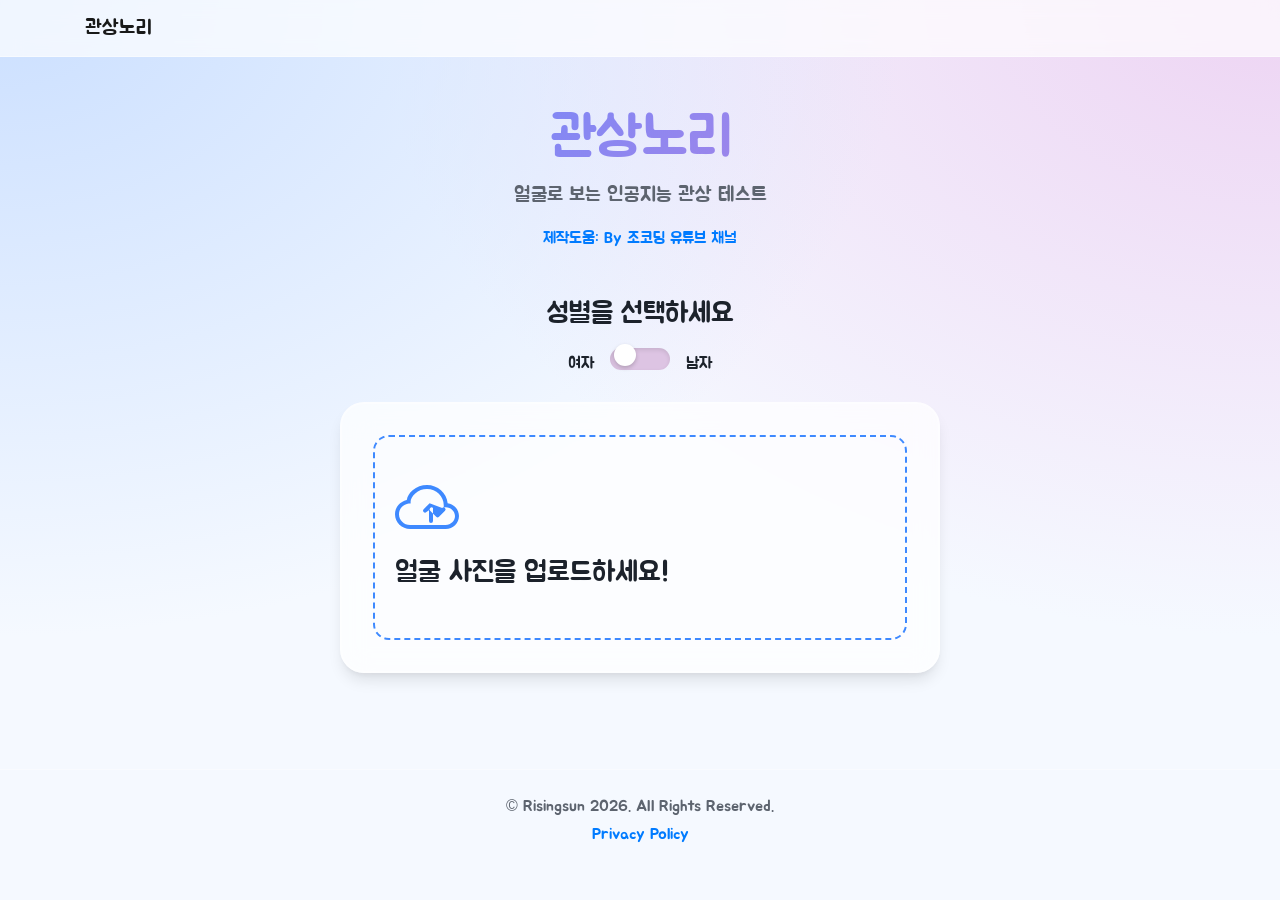
==== index.html @ 16b535d9 "Refactor project structure and modernize UI for 2026 update" ====
<!DOCTYPE html>
<html lang="ko">

<head>
    <meta charset="UTF-8" />
    <meta http-equiv="X-UA-Compatible" content="IE=edge">
    <meta name="viewport" content="width=device-width, initial-scale=1.0">
    <title>관상노리 - 인공지능 관상 테스트</title>
    
    <!-- Fonts -->
    <link href="https://fonts.googleapis.com/css?family=Jua&display=swap" rel="stylesheet" />
    
    <!-- CSS Libraries -->
    <link rel="stylesheet" href="https://stackpath.bootstrapcdn.com/bootstrap/4.4.1/css/bootstrap.min.css"
        integrity="sha384-Vkoo8x4CGsO3+Hhxv8T/Q5PaXtkKtu6ug5TOeNV6gBiFeWPGFN9MuhOf23Q9Ifjh" crossorigin="anonymous" />
    <link rel="stylesheet" href="style.css" />

    <!-- Meta Tags -->
    <meta name="title" content="관상노리" />
    <meta name="subject" content="얼굴로 보는 인공지능 관상 테스트, 나의 얼굴 사진으로 관상을 찾아보세요!" />
    <meta name="description" content="티쳐블머신의 학습을 기반으로 나의 얼굴과 비교해 보는 인공지능 관상 테스트" />
    <meta name="keywords" content="관상 테스트, 인공지능 관상 테스트, 얼굴상, 얼굴상 테스트, 나와 닮은 관상, 관상 찾기, 얼굴로 보는 관상, 얼굴 관상, 관상얼굴, 가수상, 연예인상, 영화배우상, 정치법률가상, 부자상, 인공지능 관상, AI 얼굴상, AI 관상" />
    <meta name="author" content="risingsun" />
    <link rel="canonical" href="https://gwansangnori.site" />
    
    <!-- Open Graph -->
    <meta property="og:url" content="https://gwansangnori.site" />
    <meta property="og:type" content="website" />
    <meta property="og:title" content="인공지능 관상" />
    <meta property="og:description" content="각 분야의 대표 유명인 사진 데이터로 학습한 인공지능이 나의 얼굴과 닮은 관상을 찾아드립니다." />
    <meta property="og:image" content="https://cdn.discordapp.com/attachments/1080354561975402499/1089532238951100426/risingsun_A_cute_pig_reading_his_fortune_59392f00-74a6-40aa-8c15-90dae134bffe.png" />
    
    <link rel="shortcut icon" href="/favicon.ico" type="image/x-icon" />
    <link rel="icon" href="/favicon.ico" type="image/x-icon" />

    <!-- Google Analytics -->
    <script async src="https://www.googletagmanager.com/gtag/js?id=UA-145482737-6"></script>
    <script>
        window.dataLayer = window.dataLayer || [];
        function gtag() { dataLayer.push(arguments); }
        gtag('js', new Date());
        gtag('config', 'UA-145482737-6');
    </script>
</head>

<body>
    <nav class="navbar navbar-expand-lg navbar-light glass-nav">
        <div class="container">
            <a class="navbar-brand" href="#">관상노리</a>
            <button class="navbar-toggler" type="button" data-toggle="collapse" data-target="#navbarNav">
                <span class="navbar-toggler-icon"></span>
            </button>
            <div class="collapse navbar-collapse" id="navbarNav">
                <ul class="navbar-nav ml-auto">
                    <!-- Removed external links as requested -->
                </ul>
            </div>
        </div>
    </nav>

    <main class="container py-5">
        <section class="text-center mb-5">
            <h1 class="main-title">관상노리</h1>
            <p class="subtitle">얼굴로 보는 인공지능 관상 테스트</p>
            <div class="youtube-box mt-3">
                <a href="https://www.youtube.com/channel/UCQNE2JmbasNYbjGAcuBiRRg" class="youtube-link">
                    제작도움: By 조코딩 유튜브 채널
                </a>
            </div>
        </section>

        <section class="gender-selection text-center mb-4">
            <h3 class="mb-3">성별을 선택하세요</h3>
            <div class="d-flex justify-content-center align-items-center">
                <span class="gender-label mr-3">여자</span>
                <div class="toggle-container">
                    <input type="checkbox" id="gender" class="toggle-input" />
                    <label for="gender" class="toggle-label">
                        <span class="toggle-knob"></span>
                    </label>
                </div>
                <span class="gender-label ml-3">남자</span>
            </div>
        </section>

        <section class="upload-section">
            <div class="file-upload glass-card">
                <div class="image-upload-wrap">
                    <input class="file-upload-input" type="file" onchange="readURL(this);" accept="image/*" />
                    <div class="drag-text">
                        <div class="upload-icon mb-3">
                            <svg xmlns="http://www.w3.org/2000/svg" width="64" height="64" fill="currentColor" class="bi bi-cloud-upload" viewBox="0 0 16 16">
                                <path fill-rule="evenodd" d="M4.406 3.342A5.53 5.53 0 0 1 8 2c2.69 0 4.923 2 5.166 4.579C14.758 6.804 16 8.137 16 9.773 16 11.569 14.502 13 12.687 13H3.781C1.708 13 0 11.366 0 9.318c0-1.763 1.266-3.223 2.942-3.593.143-.863.698-1.723 1.464-2.383zm.653.757c-.757.653-1.153 1.44-1.153 2.056v.448l-.445.049C2.064 6.805 1 7.952 1 9.318 1 10.785 2.23 12 3.781 12h8.906C13.98 12 15 10.988 15 9.773c0-1.216-1.02-2.228-2.313-2.228h-.5v-.5C12.188 4.825 10.328 3 8 3a4.53 4.53 0 0 0-2.941 1.1zm6.737 3.633a.5.5 0 0 1 .707.707l-1.5 1.5a.5.5 0 0 1-.707 0l-1.5-1.5a.5.5 0 0 1 .707-.707L9.5 8.293V11a.5.5 0 0 1-1 0V8.293L7.854 8.74a.5.5 0 0 1-.707-.707l1.5-1.5z"/>
                            </svg>
                        </div>
                        <h3>얼굴 사진을 업로드하세요!</h3>
                    </div>
                </div>
                <div class="file-upload-content" style="display: none;">
                    <img class="file-upload-image" id="face-image" src="#" alt="사용자 얼굴 사진" />
                    <div id="loading" class="mt-4">
                        <div class="spinner-border text-primary" role="status">
                            <span class="sr-only">Loading...</span>
                        </div>
                        <p class="mt-2">AI가 당신의 관상을 분석중입니다...</p>
                    </div>
                    <div class="result-message mt-4"></div>
                    <div id="label-container" class="mt-4"></div>
                    
                    <div class="mt-5">
                        <button type="button" class="btn btn-primary btn-lg try-again-btn" onclick="gaReload();">
                            다른 사진으로 재시도
                        </button>
                    </div>
                </div>
            </div>
        </section>

        <section class="mt-5 ad-section text-center">
            <ins class="kakao_ad_area" style="display:none;" data-ad-unit="DAN-d0zCtEv171HCkHtB" data-ad-width="320" data-ad-height="100"></ins>
            <script type="text/javascript" src="//t1.daumcdn.net/kas/static/ba.min.js" async></script>
        </section>

        <section class="mt-5 comments-section">
            <div id="disqus_thread"></div>
        </section>
    </main>

    <footer class="footer py-4 text-center">
        <div class="container">
            <p class="mb-1">&copy; Risingsun 2026. All Rights Reserved.</p>
            <ul class="list-inline">
                <li class="list-inline-item"><a href="privacy.html">Privacy Policy</a></li>
            </ul>
        </div>
    </footer>

    <!-- Scripts -->
    <script src="https://code.jquery.com/jquery-3.4.1.min.js"></script>
    <script src="https://cdn.jsdelivr.net/npm/popper.js@1.16.0/dist/umd/popper.min.js"></script>
    <script src="https://stackpath.bootstrapcdn.com/bootstrap/4.4.1/js/bootstrap.min.js"></script>
    <script src="https://cdn.jsdelivr.net/npm/@tensorflow/tfjs@1.3.1/dist/tf.min.js"></script>
    <script src="https://cdn.jsdelivr.net/npm/@teachablemachine/image@0.8/dist/teachablemachine-image.min.js"></script>
    <script src="main.js"></script>
</body>

</html>
---- style.css ----
/* Modern CSS (Baseline) for Gwansangnori */

:root {
    /* Color Palette using OKLCH */
    --primary-oklch: oklch(65% 0.2 260);
    --primary-glow: oklch(65% 0.2 260 / 50%);
    --secondary-oklch: oklch(70% 0.15 320);
    --bg-oklch: oklch(98% 0.01 260);
    --text-main: oklch(25% 0.02 260);
    --text-muted: oklch(50% 0.02 260);
    --glass-bg: rgba(255, 255, 255, 0.7);
    --glass-border: rgba(255, 255, 255, 0.4);
    
    /* Result Colors */
    --singer-color: oklch(70% 0.2 30);
    --moviestar-color: oklch(70% 0.2 150);
    --entertainer-color: oklch(70% 0.2 280);
    --politician-color: oklch(70% 0.2 200);
    --rich-color: oklch(70% 0.2 80);
}

body {
    font-family: 'Jua', sans-serif;
    background-color: var(--bg-oklch);
    color: var(--text-main);
    background-image: 
        radial-gradient(at 0% 0%, oklch(90% 0.05 260) 0px, transparent 50%),
        radial-gradient(at 100% 0%, oklch(90% 0.05 320) 0px, transparent 50%);
    min-height: 100vh;
    margin: 0;
}

/* Texture overlay for premium feel */
body::before {
    content: "";
    position: fixed;
    top: 0;
    left: 0;
    width: 100%;
    height: 100%;
    opacity: 0.03;
    z-index: -1;
    pointer-events: none;
    background-image: url("data:image/svg+xml,%3Csvg viewBox='0 0 200 200' xmlns='http://www.w3.org/2000/svg'%3BaseFilter id='noiseFilter'%3E%3CfeTurbulence type='fractalNoise' baseFrequency='0.65' numOctaves='3' stitchTiles='stitch'/%3E%3C/baseFilter%3E%3Crect width='100%25' height='100%25' filter='url(%23noiseFilter)'/%3E%3C/svg%3E");
}

/* Typography */
.main-title {
    font-size: 3.5rem;
    background: linear-gradient(135deg, var(--primary-oklch), var(--secondary-oklch));
    -webkit-background-clip: text;
    -webkit-text-fill-color: transparent;
    margin-bottom: 0.5rem;
}

.subtitle {
    font-size: 1.25rem;
    color: var(--text-muted);
}

/* Glassmorphism Navigation */
.glass-nav {
    background: var(--glass-bg);
    backdrop-filter: blur(10px);
    border-bottom: 1px solid var(--glass-border);
    position: sticky;
    top: 0;
    z-index: 1000;
}

/* Glassmorphism Cards */
.glass-card {
    background: var(--glass-bg);
    backdrop-filter: blur(15px);
    border: 1px solid var(--glass-border);
    border-radius: 24px;
    padding: 2rem;
    box-shadow: 
        0 10px 15px -3px rgba(0, 0, 0, 0.1),
        0 4px 6px -2px rgba(0, 0, 0, 0.05),
        inset 0 0 0 1px var(--glass-border);
    transition: transform 0.3s ease, box-shadow 0.3s ease;
}

/* Gender Toggle */
.toggle-container {
    position: relative;
    width: 60px;
    height: 30px;
}

.toggle-input {
    opacity: 0;
    width: 0;
    height: 0;
}

.toggle-label {
    position: absolute;
    cursor: pointer;
    top: 0;
    left: 0;
    right: 0;
    bottom: 0;
    background-color: oklch(85% 0.05 320);
    transition: .4s;
    border-radius: 34px;
    box-shadow: inset 0 2px 4px rgba(0,0,0,0.1);
}

.toggle-knob {
    position: absolute;
    height: 22px;
    width: 22px;
    left: 4px;
    bottom: 4px;
    background-color: white;
    transition: .4s;
    border-radius: 50%;
    box-shadow: 0 2px 4px rgba(0,0,0,0.2);
}

.toggle-input:checked + .toggle-label {
    background-color: oklch(85% 0.05 260);
}

.toggle-input:checked + .toggle-label .toggle-knob {
    transform: translateX(30px);
}

/* Upload Section */
.file-upload {
    max-width: 600px;
    margin: 0 auto;
}

.image-upload-wrap {
    border: 2px dashed var(--primary-oklch);
    border-radius: 16px;
    position: relative;
    padding: 40px 20px;
    transition: background-color 0.3s ease;
}

.image-upload-wrap:hover, .image-dropping {
    background-color: oklch(95% 0.02 260);
}

.file-upload-input {
    position: absolute;
    margin: 0;
    padding: 0;
    width: 100%;
    height: 100%;
    outline: none;
    opacity: 0;
    cursor: pointer;
    top: 0;
    left: 0;
}

.upload-icon {
    color: var(--primary-oklch);
}

/* Result Section */
.file-upload-image {
    max-width: 100%;
    border-radius: 16px;
    box-shadow: 0 20px 25px -5px rgba(0, 0, 0, 0.1);
    margin-bottom: 2rem;
}

.result-title {
    font-size: 2rem;
    font-weight: bold;
    margin-top: 1rem;
}

.result-explain {
    font-size: 1.1rem;
    line-height: 1.6;
}

.result-celeb {
    font-size: 1rem;
    color: var(--primary-oklch);
    font-weight: bold;
}

/* Probability Bars */
.bar-container {
    height: 25px;
    background-color: oklch(92% 0.01 260);
    border-radius: 12px;
    overflow: hidden;
    margin-bottom: 1rem;
    flex-grow: 1;
}

.result-bar {
    height: 100%;
    transition: width 1s ease-out;
    color: white;
    font-size: 0.8rem;
    box-shadow: 0 0 10px var(--primary-glow);
}

.animal-label {
    width: 100px;
    font-size: 1rem;
}

/* Result specific colors */
.singer-bar, .singer-box { background-color: var(--singer-color); }
.moviestar-bar, .moviestar-box { background-color: var(--moviestar-color); }
.entertainer-bar, .entertainer-box { background-color: var(--entertainer-color); }
.politician-bar, .politician-box { background-color: var(--politician-color); }
.rich-bar, .rich-box { background-color: var(--rich-color); }

.singer-animal-title { color: var(--singer-color); }
.moviestar-animal-title { color: var(--moviestar-color); }
.entertainer-animal-title { color: var(--entertainer-color); }
.politician-animal-title { color: var(--politician-color); }
.rich-animal-title { color: var(--rich-color); }

/* Buttons */
.try-again-btn {
    border-radius: 30px;
    padding: 12px 40px;
    font-size: 1.2rem;
    transition: all 0.3s ease;
    box-shadow: 0 4px 14px 0 var(--primary-glow);
}

.try-again-btn:hover {
    transform: translateY(-2px);
    box-shadow: 0 6px 20px 0 var(--primary-glow);
}

/* Footer */
.footer {
    color: var(--text-muted);
    border-top: 1px solid var(--glass-border);
}

/* Container Query example for result cards */
@container (min-width: 400px) {
    .result-message {
        padding: 2rem;
    }
}

/* Responsive adjustments */
@media (max-width: 576px) {
    .main-title {
        font-size: 2.5rem;
    }
    .glass-card {
        padding: 1.5rem;
    }
}
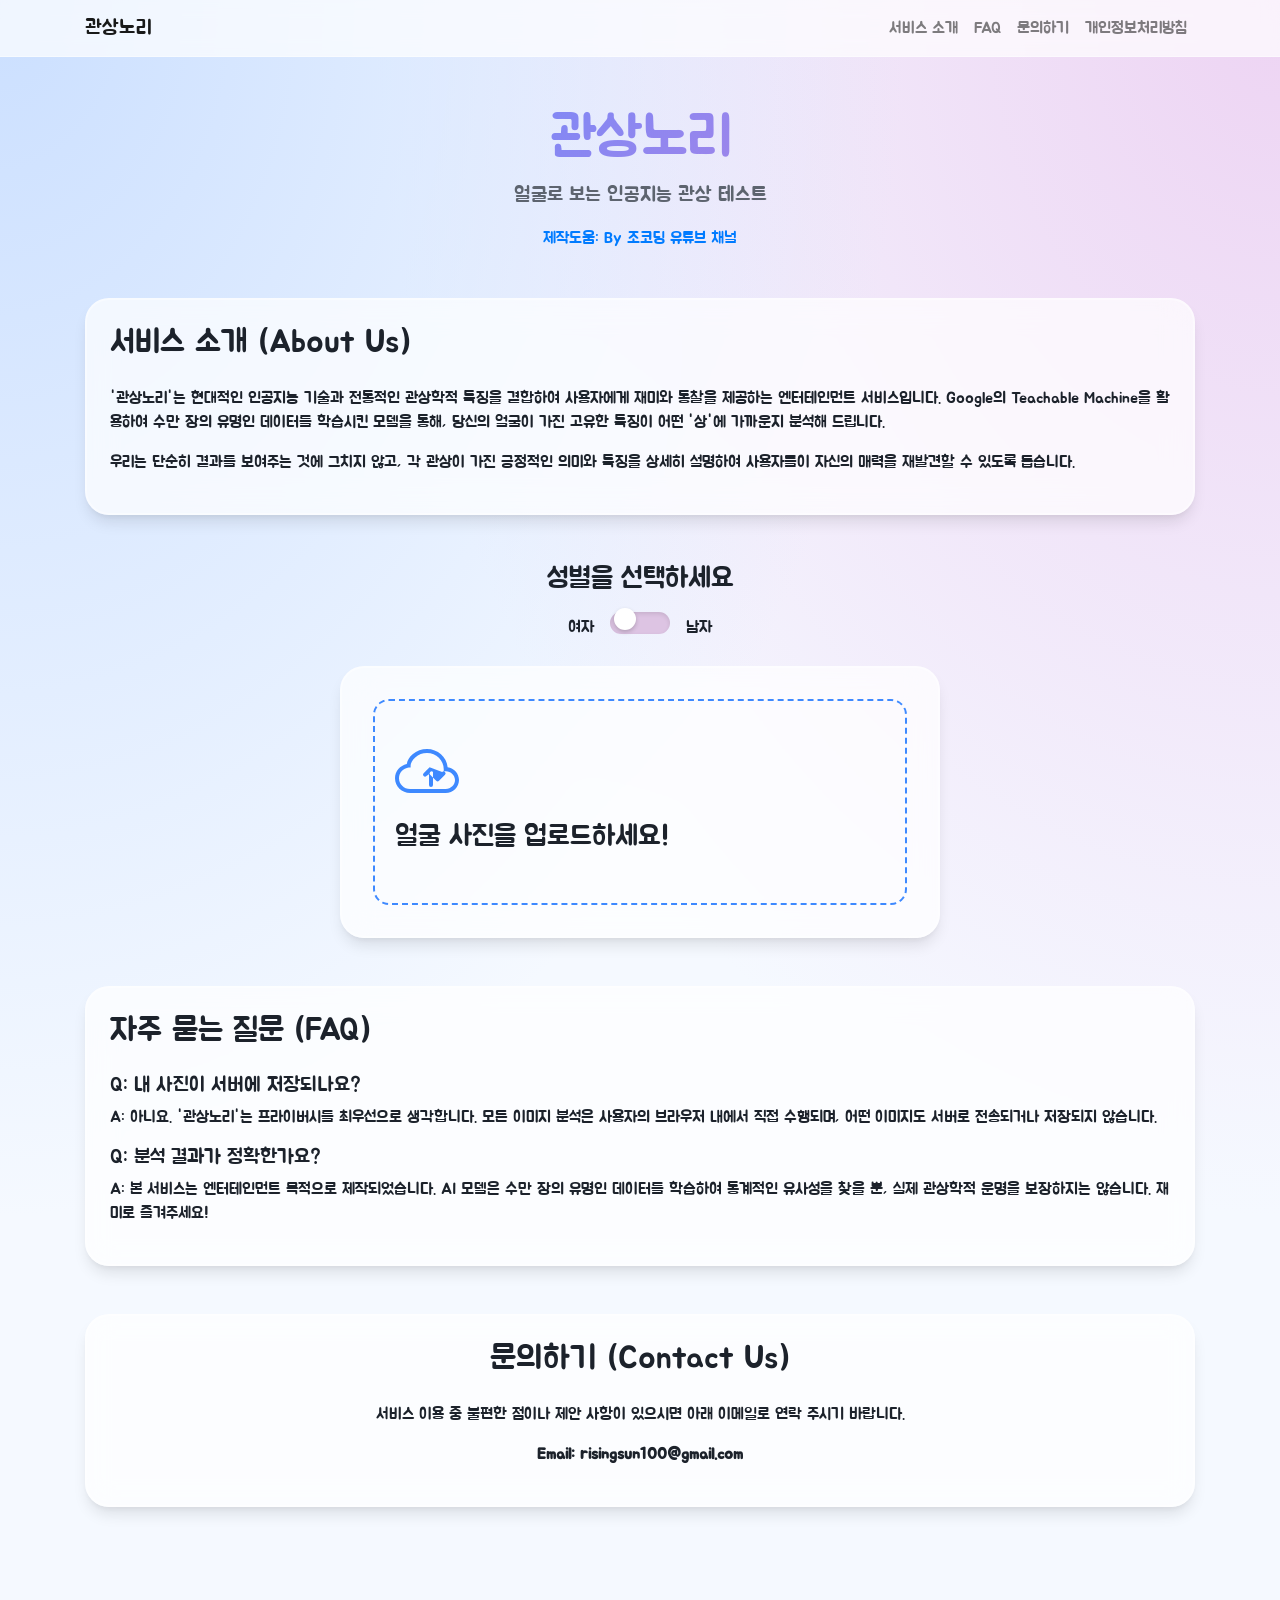
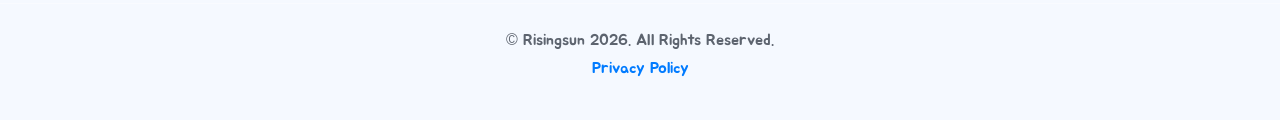
==== commit 0a53e6b4: "docs & feat: optimize site for AdSense approval (About, FAQ, Contact, Enhanced Privacy)" ====
--- a/index.html
+++ b/index.html
@@ -33,6 +33,10 @@
     <link rel="shortcut icon" href="/favicon.ico" type="image/x-icon" />
     <link rel="icon" href="/favicon.ico" type="image/x-icon" />
 
+    <!-- Google AdSense -->
+    <script async src="https://pagead2.googlesyndication.com/pagead/js/adsbygoogle.js?client=ca-pub-2166136395556976"
+     crossorigin="anonymous"></script>
+
     <!-- Google Analytics -->
     <script async src="https://www.googletagmanager.com/gtag/js?id=UA-145482737-6"></script>
     <script>
@@ -44,15 +48,18 @@
 </head>
 
 <body>
-    <nav class="navbar navbar-expand-lg navbar-light glass-nav">
+    <nav class="navbar navbar-expand-lg navbar-light glass-nav sticky-top">
         <div class="container">
-            <a class="navbar-brand" href="#">관상노리</a>
+            <a class="navbar-brand" href="index.html">관상노리</a>
             <button class="navbar-toggler" type="button" data-toggle="collapse" data-target="#navbarNav">
                 <span class="navbar-toggler-icon"></span>
             </button>
             <div class="collapse navbar-collapse" id="navbarNav">
                 <ul class="navbar-nav ml-auto">
-                    <!-- Removed external links as requested -->
+                    <li class="nav-item"><a class="nav-link" href="#about">서비스 소개</a></li>
+                    <li class="nav-item"><a class="nav-link" href="#faq">FAQ</a></li>
+                    <li class="nav-item"><a class="nav-link" href="#contact">문의하기</a></li>
+                    <li class="nav-item"><a class="nav-link" href="privacy.html">개인정보처리방침</a></li>
                 </ul>
             </div>
         </div>
@@ -67,6 +74,12 @@
                     제작도움: By 조코딩 유튜브 채널
                 </a>
             </div>
+        </section>
+
+        <section id="about" class="mb-5 glass-card p-4">
+            <h2 class="section-title mb-4">서비스 소개 (About Us)</h2>
+            <p>'관상노리'는 현대적인 인공지능 기술과 전통적인 관상학적 특징을 결합하여 사용자에게 재미와 통찰을 제공하는 엔터테인먼트 서비스입니다. Google의 Teachable Machine을 활용하여 수만 장의 유명인 데이터를 학습시킨 모델을 통해, 당신의 얼굴이 가진 고유한 특징이 어떤 '상'에 가까운지 분석해 드립니다.</p>
+            <p>우리는 단순히 결과를 보여주는 것에 그치지 않고, 각 관상이 가진 긍정적인 의미와 특징을 상세히 설명하여 사용자들이 자신의 매력을 재발견할 수 있도록 돕습니다.</p>
         </section>
 
         <section class="gender-selection text-center mb-4">
@@ -116,6 +129,24 @@
             </div>
         </section>
 
+        <section id="faq" class="mt-5 mb-5 glass-card p-4">
+            <h2 class="section-title mb-4">자주 묻는 질문 (FAQ)</h2>
+            <div class="faq-item mb-3">
+                <h5 class="faq-question">Q: 내 사진이 서버에 저장되나요?</h5>
+                <p class="faq-answer">A: 아니요. '관상노리'는 프라이버시를 최우선으로 생각합니다. 모든 이미지 분석은 사용자의 브라우저 내에서 직접 수행되며, 어떤 이미지도 서버로 전송되거나 저장되지 않습니다.</p>
+            </div>
+            <div class="faq-item mb-3">
+                <h5 class="faq-question">Q: 분석 결과가 정확한가요?</h5>
+                <p class="faq-answer">A: 본 서비스는 엔터테인먼트 목적으로 제작되었습니다. AI 모델은 수만 장의 유명인 데이터를 학습하여 통계적인 유사성을 찾을 뿐, 실제 관상학적 운명을 보장하지는 않습니다. 재미로 즐겨주세요!</p>
+            </div>
+        </section>
+
+        <section id="contact" class="mt-5 mb-5 glass-card p-4 text-center">
+            <h2 class="section-title mb-4">문의하기 (Contact Us)</h2>
+            <p>서비스 이용 중 불편한 점이나 제안 사항이 있으시면 아래 이메일로 연락 주시기 바랍니다.</p>
+            <p class="font-weight-bold">Email: risingsun100@gmail.com</p>
+        </section>
+
         <section class="mt-5 ad-section text-center">
             <ins class="kakao_ad_area" style="display:none;" data-ad-unit="DAN-d0zCtEv171HCkHtB" data-ad-width="320" data-ad-height="100"></ins>
             <script type="text/javascript" src="//t1.daumcdn.net/kas/static/ba.min.js" async></script>
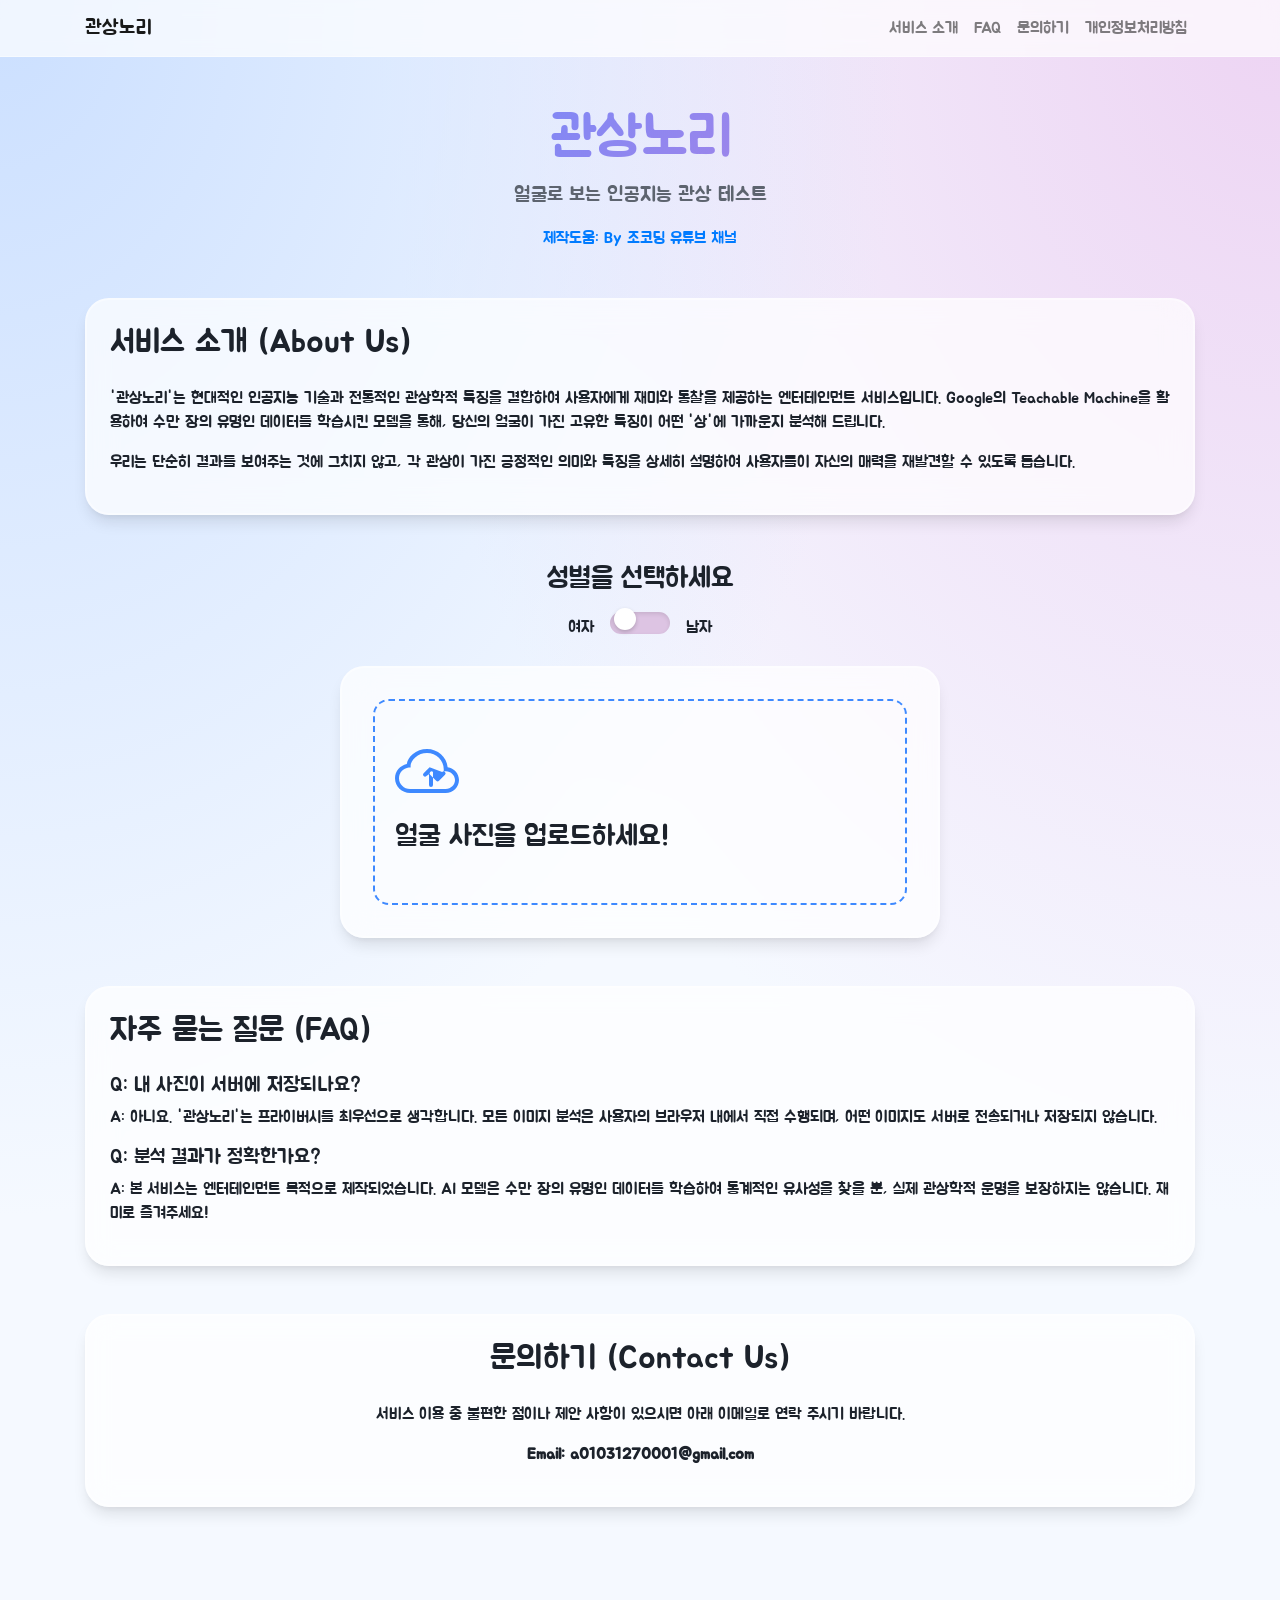
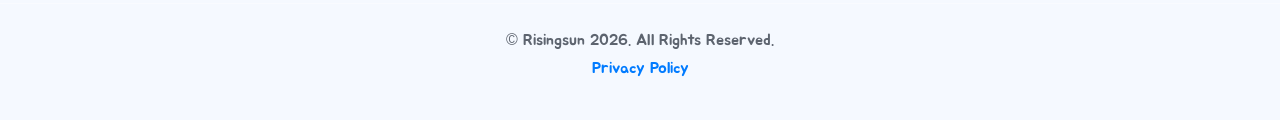
==== commit 226f394c: "feat: update contact email address" ====
--- a/index.html
+++ b/index.html
@@ -144,7 +144,7 @@
         <section id="contact" class="mt-5 mb-5 glass-card p-4 text-center">
             <h2 class="section-title mb-4">문의하기 (Contact Us)</h2>
             <p>서비스 이용 중 불편한 점이나 제안 사항이 있으시면 아래 이메일로 연락 주시기 바랍니다.</p>
-            <p class="font-weight-bold">Email: risingsun100@gmail.com</p>
+            <p class="font-weight-bold">Email: a01031270001@gmail.com</p>
         </section>
 
         <section class="mt-5 ad-section text-center">
